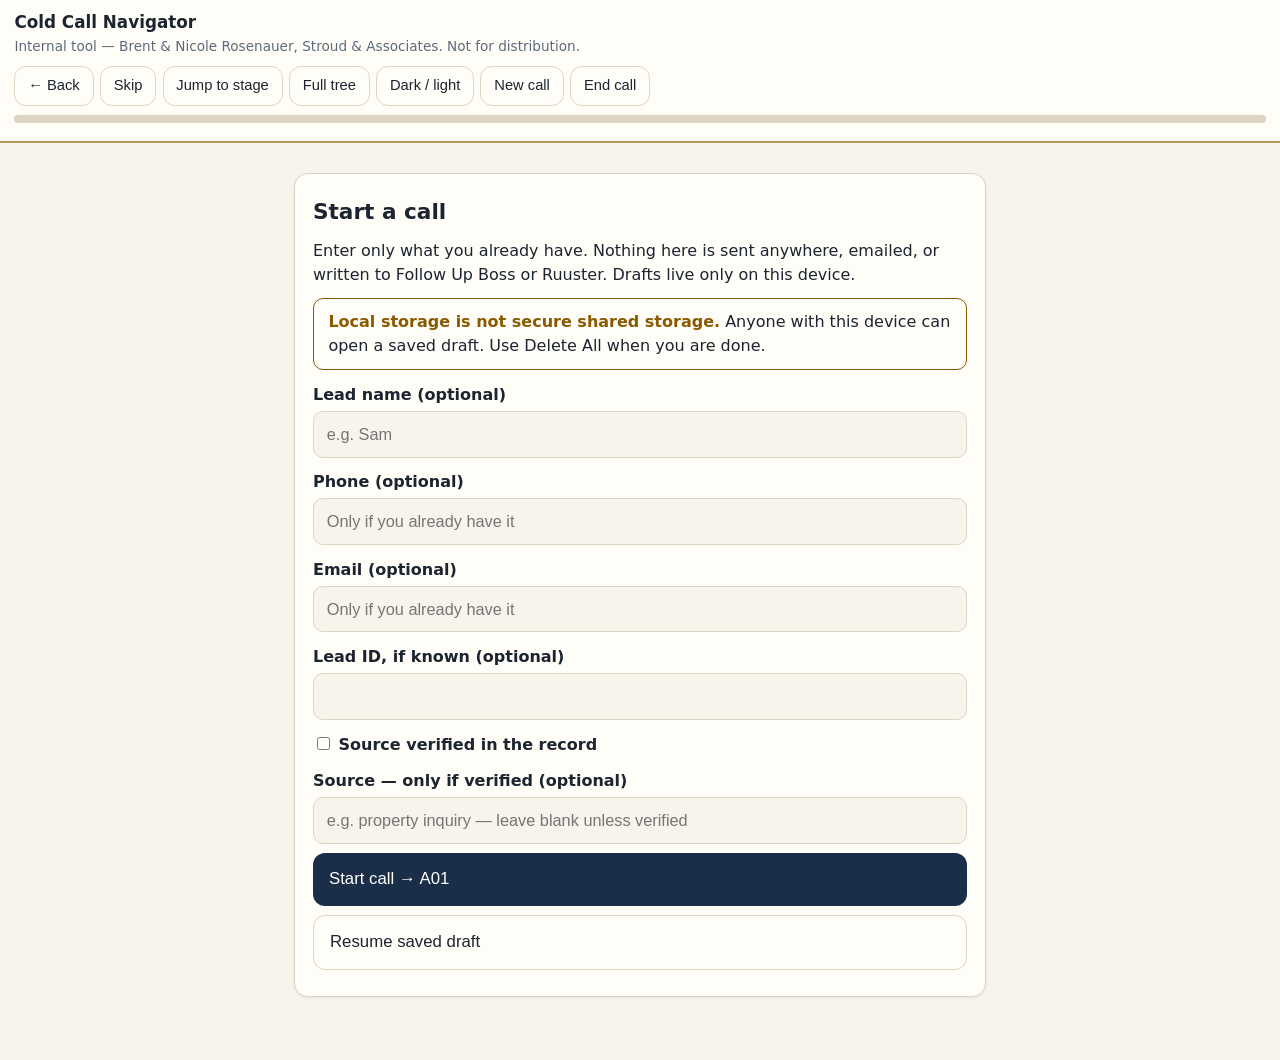
==== coldcall/index.html @ add54c17 "Add Cold Call Navigator (coldcall/index.html)" ====
<!DOCTYPE html>
<html lang="en">
<head>
<meta charset="utf-8">
<meta name="viewport" content="width=device-width, initial-scale=1, viewport-fit=cover">
<title>Cold Call Navigator — Internal Tool</title>
<meta name="description" content="Internal cold-call decision tree for Brent and Nicole Rosenauer, Stroud &amp; Associates.">
<meta name="robots" content="noindex, nofollow, noarchive">
<link rel="manifest" href="manifest.webmanifest">
<meta name="theme-color" content="#1a2e4a">
<style>
:root{--bg:#f7f4ec;--card:#fffdf7;--ink:#1c2430;--muted:#5d6a7a;--line:#ddd5c2;--accent:#1a2e4a;--accent2:#b9975b;--good:#2e7d4f;--warn:#8a5a00;--danger:#9b2c2c}
[data-theme="dark"]{--bg:#141a24;--card:#1e2836;--ink:#eef1f5;--muted:#9fb0c3;--line:#334155;--accent:#d9b878;--accent2:#d9b878;--good:#6fbf8f;--warn:#e5b95c;--danger:#f08080}
@media (prefers-color-scheme: dark){:root:not([data-theme="light"]){--bg:#141a24;--card:#1e2836;--ink:#eef1f5;--muted:#9fb0c3;--line:#334155;--accent:#d9b878;--accent2:#d9b878;--good:#6fbf8f;--warn:#e5b95c;--danger:#f08080}}
*{box-sizing:border-box}
body{margin:0;background:var(--bg);color:var(--ink);font-family:system-ui,-apple-system,"Segoe UI",Roboto,Helvetica,Arial,sans-serif;line-height:1.5}
header{position:sticky;top:0;background:var(--card);border-bottom:2px solid var(--accent2);padding:.6rem .9rem;z-index:10}
header h1{font-size:1.05rem;margin:0}
header p{margin:.1rem 0 0;color:var(--muted);font-size:.85rem}
main{max-width:720px;margin:0 auto;padding:1rem .9rem 3rem}
.card{background:var(--card);border:1px solid var(--line);border-radius:14px;padding:1.1rem;margin:.9rem 0;box-shadow:0 1px 3px rgba(0,0,0,.08)}
.stage{font-size:.8rem;letter-spacing:.08em;text-transform:uppercase;color:var(--muted);font-weight:700}
.qid{font-size:.8rem;color:var(--muted)}
h2{font-size:1.35rem;line-height:1.35;margin:.3rem 0 .8rem}
h3{font-size:1.05rem;margin:1rem 0 .4rem}
p{margin:.5rem 0}
.small{font-size:.85rem;color:var(--muted)}
button,.btn{display:block;width:100%;text-align:left;background:var(--accent);color:#fff;border:0;border-radius:12px;padding:.95rem 1rem;margin:.55rem 0;font-size:1.05rem;line-height:1.35;cursor:pointer}
button.secondary,.btn.secondary{background:transparent;color:var(--ink);border:1.5px solid var(--line)}
button.ghost,.btn.ghost{background:transparent;color:var(--accent);border:0;padding:.6rem .2rem;width:auto;display:inline-block}
button.danger{background:var(--danger)}
button:active{transform:scale(.99)}
label{display:block;font-weight:600;margin:.8rem 0 .25rem}
input[type="text"],input[type="email"],input[type="number"],input[type="date"],textarea,select{width:100%;padding:.8rem;border:1.5px solid var(--line);border-radius:10px;font-size:1.02rem;background:var(--bg);color:var(--ink)}
textarea{min-height:90px;resize:vertical}
.toolbar{display:flex;flex-wrap:wrap;gap:.4rem;margin:.6rem 0}
.toolbar button{width:auto;display:inline-block;padding:.55rem .8rem;font-size:.92rem;margin:0}
.toolbar button.secondary{padding:.55rem .8rem}
.progress{height:8px;background:var(--line);border-radius:99px;overflow:hidden;margin:.5rem 0}
.progress>div{height:100%;background:var(--accent2);width:0%}
.chiprow{display:flex;flex-wrap:wrap;gap:.4rem;margin:.4rem 0}
.chiprow button{width:auto;padding:.5rem .8rem;font-size:.9rem;margin:0;background:transparent;color:var(--ink);border:1.5px solid var(--line)}
.chiprow button.on{background:var(--accent);color:#fff;border-color:var(--accent)}
.feat{display:flex;align-items:center;justify-content:space-between;gap:.5rem;padding:.45rem 0;border-bottom:1px solid var(--line)}
.feat span{flex:1}
.feat button{width:auto;padding:.4rem .6rem;font-size:.85rem;margin:0}
.feat button.on{background:var(--good)}
details{border:1px solid var(--line);border-radius:10px;padding:.6rem .8rem;margin:.7rem 0}
details summary{font-weight:700;cursor:pointer}
.tree-node{border-left:4px solid var(--accent2);padding:.35rem .7rem;margin:.35rem 0}
.tree-node button{width:auto;display:inline-block;padding:.3rem .6rem;font-size:.85rem;margin:.2rem 0 0}
.hidden{display:none!important}
.notice{border:1.5px solid var(--warn);border-radius:10px;padding:.7rem .9rem;margin:.7rem 0}
.notice strong{color:var(--warn)}
.ok{color:var(--good);font-weight:700}
a{color:var(--accent)}
</style>
</head>
<body>
<header>
<h1>Cold Call Navigator</h1>
<p>Internal tool — Brent &amp; Nicole Rosenauer, Stroud &amp; Associates. Not for distribution.</p>
<div class="toolbar" role="navigation" aria-label="Call controls">
<button type="button" class="secondary" id="btnBack">← Back</button>
<button type="button" class="secondary" id="btnSkip">Skip</button>
<button type="button" class="secondary" id="btnJump">Jump to stage</button>
<button type="button" class="secondary" id="btnTree">Full tree</button>
<button type="button" class="secondary" id="btnTheme">Dark / light</button>
<button type="button" class="secondary" id="btnNew">New call</button>
<button type="button" class="secondary" id="btnEnd">End call</button>
</div>
<div class="progress" aria-hidden="true"><div id="progressBar"></div></div>
<p class="small" id="progressText" aria-live="polite"></p>
</header>
<main>
<section id="screen-setup" class="card" aria-labelledby="setupTitle">
<h2 id="setupTitle">Start a call</h2>
<p>Enter only what you already have. Nothing here is sent anywhere, emailed, or written to Follow Up Boss or Ruuster. Drafts live only on this device.</p>
<div class="notice"><strong>Local storage is not secure shared storage.</strong> Anyone with this device can open a saved draft. Use Delete All when you are done.</div>
<label for="leadName">Lead name (optional)</label>
<input type="text" id="leadName" autocomplete="off" placeholder="e.g. Sam">
<label for="leadPhone">Phone (optional)</label>
<input type="text" id="leadPhone" autocomplete="off" inputmode="tel" placeholder="Only if you already have it">
<label for="leadEmail">Email (optional)</label>
<input type="email" id="leadEmail" autocomplete="off" placeholder="Only if you already have it">
<label for="leadId">Lead ID, if known (optional)</label>
<input type="text" id="leadId" autocomplete="off">
<label><input type="checkbox" id="leadSourceVerified"> Source verified in the record</label>
<label for="leadSource">Source — only if verified (optional)</label>
<input type="text" id="leadSource" autocomplete="off" placeholder="e.g. property inquiry — leave blank unless verified">
<button type="button" id="btnStart">Start call → A01</button>
<button type="button" class="secondary" id="btnResume">Resume saved draft</button>
</section>

<section id="screen-call" class="card hidden" aria-live="polite">
<p><span class="stage" id="nodeStage"></span> · <span class="qid" id="nodeId"></span></p>
<h2 id="nodeQuestion"></h2>
<p class="small" id="nodeCoach"></p>
<div id="nodeFields"></div>
<div id="nodeOptions"></div>
<details id="notesBox">
<summary>Notes (collapsible)</summary>
<textarea id="freeNotes" placeholder="Free notes for this call. Saved locally on this device only."></textarea>
<p class="small">Notes are part of the local draft and the exported summary. They are never sent anywhere by this tool.</p>
</details>
<details id="altBox">
<summary>Alternate wording (optional — does not replace the default)</summary>
<div id="altText"></div>
</details>
</section>

<section id="screen-tree" class="card hidden">
<h2>Full tree overview</h2>
<p class="small">Tap a question to jump to it. Jumping skips unanswered questions — use Back or the review panel to return. Nothing is recorded as answered until you answer it.</p>
<div id="treeList"></div>
<button type="button" class="secondary" id="btnTreeBack">Back to call</button>
</section>

<section id="screen-review" class="card hidden">
<h2>Review captured answers</h2>
<p class="small">Tap Edit to return to a question and change an answer. Skipped questions stay blank — blank is never presented as confirmed.</p>
<div id="reviewList"></div>
<button type="button" class="secondary" id="btnReviewBack">Back to call</button>
</section>

<section id="screen-summary" class="card hidden">
<h2>Call summary</h2>
<p><strong>Disposition:</strong> <span id="sumDisposition"></span> · <span id="sumDate"></span></p>
<div id="sumBody"></div>
<h3>FUB-ready note (editable before copying)</h3>
<textarea id="fubNote" rows="10"></textarea>
<button type="button" id="btnCopyFub">Copy FUB note</button>
<h3>Ruuster setup checklist (manual — integration NOT verified)</h3>
<div class="notice"><strong>Ruuster mapping is not verified.</strong> <code>confirmed_in_ruuster: false</code>. Use this as a manual setup checklist. This tool does not write to Ruuster, and a nice-to-have must never be used to exclude a home.</div>
<div id="ruusterList"></div>
<textarea id="ruusterText" rows="10"></textarea>
<button type="button" id="btnCopyRuuster">Copy Ruuster checklist</button>
<h3>Draft controls</h3>
<div class="toolbar">
<button type="button" class="secondary" id="btnExport">Export draft (JSON)</button>
<button type="button" class="secondary" id="btnReview">Review / edit answers</button>
<button type="button" class="danger" id="btnDeleteAll">Delete all (this draft)</button>
<button type="button" class="secondary" id="btnNew2">New call</button>
</div>
<p class="small" id="copyStatus" aria-live="polite"></p>
</section>
</main>
<script>
"use strict";
/* Cold Call Navigator — data-driven tree.
   Scripted question wording is preserved exactly from the specification.
   Nothing in this file is transmitted anywhere: no analytics, no network
   calls, no FUB/Ruuster writes, no email or text sends. Drafts live only
   in this device's localStorage. */
var STAGES = { opening: "Opening", preferences: "Preferences", motivation: "Motivation", setup: "Setup & close", outcome: "Outcome" };
var FEATURES = ["Big yard", "Fence", "Garage spaces", "Basement", "Acreage / land", "Workshop", "Pool", "Fireplace", "Kitchen", "Natural light", "Parking", "Year built"];
var ALT_BANK = [
  { for: "A01", text: "“[Name], if I told you I was a realtor, would you hang up immediately, or would you give me 60 seconds to explain why I'm calling?”" },
  { for: "General", text: "“I know you're not gonna buy a property or sell a property here over the phone, but I was hoping we could daydream together. Is that something you might be interested in doing?”" },
  { for: "General", text: "“You don't buy a new home the same way you might buy pest control or a new phone.”" },
  { for: "General", text: "“One day, maybe years down the road, the perfect home will jump out at you.”" },
  { for: "A03", text: "“Would there be any benefit, if any, to seeing that list of homes with your specifications on a regular basis?”" },
  { for: "A05", text: "“Our 60 seconds is up. Would you mind giving me just a few minutes more to get you into the system?”" },
  { for: "General", text: "“The easiest way to start to narrow it down is to look at price, location, and home size.”" },
  { for: "B09", text: "“Are there any specific, ‘Oh man, I hate that whenever I see a new home,’ things that I should avoid for you?”" },
  { for: "C02", text: "“If the perfect home jumped out at you two months from now, would you be ready and willing to give me a call?”" },
  { for: "C03", text: "“What do you think the biggest obstacle, if any, would be to making that switch soon?”" },
  { for: "X10", text: "“Is finances something that you'd like expert help with, or do you prefer to do that research on your own?”" },
  { for: "X07", text: "“If you could change just one thing about where you're living now, what would it be?”" },
  { for: "D04", text: "“What would be the benefit, if any, of me giving you a callback here in the next month?”" },
  { for: "D05", text: "“Are Friday afternoons or Saturday afternoons better for you?” (only when appropriate)" },
  { for: "D03", text: "“Can you do me one huge favor? I'm going to send you a text with my contact information. Would you save that, even as Brent — Realtor?” (only if they agree to the text)" },
  { for: "D06 / D07", text: "“Do you have any questions for me? I feel like I've been doing a lot of talking here on the phone.”" }
];

/* Node shape: { id, stage, title, q, coach, kind, options, fields, next }
   kind: "choice" (tap a prospect response) | "capture" (fields + Continue)
         | "info" (read + Continue). options: [{label, to, set}].
   Every destination is validated by the test script in /coldcall/tree-test.js. */
var TREE = [
{ id: "A01", stage: "opening", title: "Open", kind: "choice",
  q: "“Hey [Name], this is Brent. If I told you I was a realtor, would you hang up immediately, or would you give me 60 seconds to explain why I'm calling?”",
  coach: "If they ask why: identify yourself honestly as Brent with Stroud & Associates, then continue.",
  options: [
    { label: "Gives permission", to: "A02" },
    { label: "Asks why you're calling", to: "A02", note: "Identify honestly first, then continue." },
    { label: "Declines", to: "X01" } ] },
{ id: "A02", stage: "opening", title: "Acknowledge", kind: "info",
  q: "“I appreciate that. Our 60 seconds starts now.”", next: "A03" },
{ id: "A03", stage: "opening", title: "Value", kind: "choice",
  q: "“I'm with Stroud & Associates. We help people keep an eye on homes across Missouri and Kansas, even if they're just daydreaming. I can put together a personalized list of homes matching what they'd actually want to see. Would there be any benefit, if any, to something like that?”",
  options: [
    { label: "Interested", to: "A04" },
    { label: "Skeptical", to: "X02" },
    { label: "Already has an agent", to: "X03" },
    { label: "Asks how you got their number", to: "X04" },
    { label: "Declines", to: "X01" } ] },
{ id: "A04", stage: "opening", title: "Value discovery", kind: "capture",
  q: "“What do you think the biggest benefit would be for you?”",
  fields: [ { key: "benefit", label: "Biggest benefit (their words)", type: "textarea" } ],
  next: "A05",
  options: [ { label: "Unsure — continue anyway", to: "A05" } ] },
{ id: "A05", stage: "opening", title: "Renew permission", kind: "choice",
  q: "“Looks like our 60 seconds is up. Would you mind giving me another couple of minutes to narrow down what you'd like to see?”",
  options: [
    { label: "Yes", to: "B01" },
    { label: "Busy right now", to: "X05" },
    { label: "No", to: "X01" } ] },
{ id: "B01", stage: "preferences", title: "Location", kind: "capture",
  q: "“Where would you want to daydream about a new home? We can think in city names.”",
  fields: [ { key: "location", label: "Cities, areas, states, radius, exclusions, or flexible", type: "textarea" } ],
  next: "B02" },
{ id: "B02", stage: "preferences", title: "Property type", kind: "capture",
  q: "“Are we thinking a single-family home, townhouse, condo, or something different?”",
  fields: [
    { key: "propertyType", label: "Property type", type: "chips", options: ["Single-family", "Townhouse", "Condo", "Something different"] },
    { key: "propertyTypeOther", label: "Something different / detail", type: "text" } ],
  next: "B03" },
{ id: "B03", stage: "preferences", title: "Price", kind: "capture",
  q: "“What price range would you want to explore? I like to think in $50,000 increments.”",
  fields: [
    { key: "priceMin", label: "Price minimum ($)", type: "number" },
    { key: "priceMax", label: "Price maximum ($)", type: "number" },
    { key: "priceBasis", label: "Aspirational or feasible?", type: "select", options: ["", "Aspirational", "Feasible", "Both / unsure"] } ],
  next: "B04",
  options: [ { label: "Unsure about price", to: "X06" } ] },
{ id: "B04", stage: "preferences", title: "Beds / baths", kind: "capture",
  q: "“How many bedrooms and bathrooms would feel right?”",
  fields: [
    { key: "bedsMin", label: "Minimum bedrooms", type: "number" },
    { key: "bathsFull", label: "Full bathrooms", type: "number" },
    { key: "bathsTotal", label: "Total bathrooms", type: "number" } ],
  next: "B05" },
{ id: "B05", stage: "preferences", title: "Home size", kind: "capture",
  q: "“How much living space are we picturing? Maybe 1,500, 2,000, or 2,500 square feet?”",
  fields: [
    { key: "sqftDesired", label: "Desired square feet", type: "number" },
    { key: "sqftMin", label: "Minimum square feet", type: "number" },
    { key: "sqftNote", label: "Range or flexible?", type: "text" } ],
  next: "B06" },
{ id: "B06", stage: "preferences", title: "Home style", kind: "capture",
  q: "“Do you picture a ranch with everything on one level, a two-story, or are you open to either?”",
  fields: [
    { key: "stories", label: "Stories", type: "select", options: ["", "Ranch / one level", "Two-story", "Split-level", "Other", "Flexible / either"] },
    { key: "archStyle", label: "Architectural style", type: "text" } ],
  next: "B07" },
{ id: "B07", stage: "preferences", title: "Condition", kind: "capture",
  q: "“Would you prefer something move-in ready, or would you consider a home that needs a little work?”",
  fields: [
    { key: "condition", label: "Condition", type: "select", options: ["", "Move-in ready", "Cosmetic work OK", "Fixer-upper", "Major rehab", "Flexible"] } ],
  next: "B08" },
{ id: "B08", stage: "preferences", title: "Dream features", kind: "capture",
  q: "“Magic wand question: what would make a home feel perfect to you? A big yard, basement, garage, workshop, something else?”",
  coach: "Optional prompts: “Would a garage be important? One car or two?” · “Is a basement something you'd want?” · “What about the yard? Small and manageable, or room to spread out?” · “Would you consider an older home, or prefer something newer?” Mark each feature must-have, nice-to-have, or no preference. Never exclude a home for a nice-to-have.",
  fields: [
    { key: "features", label: "Features — must-have / nice-to-have / no preference", type: "featurelist" },
    { key: "garageSpaces", label: "Garage spaces (if mentioned)", type: "text" },
    { key: "lotAcreage", label: "Lot / acreage (if mentioned)", type: "text" },
    { key: "featuresOther", label: "Other dream features", type: "textarea" } ],
  next: "B09" },
{ id: "B09", stage: "preferences", title: "Deal-breakers", kind: "capture",
  q: "“Is there anything that makes you immediately say, ‘Oh, I hate that,’ when you see a home?”",
  coach: "Separate hard exclusions from dislikes — only hard exclusions filter a search.",
  fields: [
    { key: "dealBreakers", label: "Hard exclusions (busy road, stairs, repairs, etc.)", type: "textarea" },
    { key: "dislikes", label: "Dislikes (not hard exclusions)", type: "textarea" } ],
  next: "C01" },
{ id: "C01", stage: "motivation", title: "Why not stay", kind: "choice",
  q: "“Let me ask you something. Moving is a pretty big decision. What's keeping you from just staying right where you are?”",
  options: [
    { label: "Happy with current home", to: "X07" },
    { label: "Wants a change", to: "X08" },
    { label: "Renting", to: "X09" },
    { label: "Just browsing / declines to elaborate", to: "C02" } ] },
{ id: "X07", stage: "motivation", title: "Happy staying", kind: "capture",
  q: "“That's a pretty good reason to stay! If you could change just one thing about where you're living now, what would it be?”",
  fields: [ { key: "oneChange", label: "One thing they'd change", type: "textarea" } ],
  next: "C02",
  options: [ { label: "Nothing — happy as is", to: "D01" } ] },
{ id: "X08", stage: "motivation", title: "Wants change", kind: "capture",
  q: "“What would you most want to be different?”",
  fields: [ { key: "wantDifferent", label: "What they'd most want different", type: "textarea" } ],
  next: "C02" },
{ id: "X09", stage: "motivation", title: "Renting", kind: "capture",
  q: "“What do you like about renting right now, and is there anything you'd change?”",
  coach: "Never assume ownership is right for them.",
  fields: [
    { key: "rentLikes", label: "What they like about renting", type: "textarea" },
    { key: "rentChange", label: "What they'd change about renting", type: "textarea" } ],
  next: "C02" },
{ id: "C02", stage: "motivation", title: "Timing", kind: "choice",
  q: "“If the perfect home appeared two or three months from now, would you seriously consider moving, or are we daydreaming further down the road?”",
  options: [
    { label: "Soon — would seriously consider", to: "C03", set: { timeline: "Soon (2–3 months)" } },
    { label: "Later / still browsing", to: "D01", set: { timeline: "Later / browsing" } } ] },
{ id: "C03", stage: "motivation", title: "Obstacle", kind: "choice",
  q: "“What do you think the biggest obstacle, if any, would be to making that switch?”",
  options: [
    { label: "Financing", to: "X10", set: { obstacle: "Financing" } },
    { label: "Needs to sell first", to: "X11", set: { obstacle: "Needs to sell" } },
    { label: "Other / none", to: "D01", set: { obstacle: "Other / none" } } ] },
{ id: "X10", stage: "motivation", title: "Financing", kind: "choice",
  q: "“Would it be helpful to connect with someone who could walk through the financing possibilities, or would you rather research that independently?”",
  coach: "Don't guarantee loans or ask for private financial data.",
  options: [
    { label: "Connect them with financing help", to: "D01", set: { financingHelp: "Wants a financing connection" } },
    { label: "Prefers independent research", to: "D01", set: { financingHelp: "Prefers independent research" } } ] },
{ id: "X11", stage: "motivation", title: "Selling", kind: "choice",
  q: "“Would understanding what your current home might sell for help you think through your options?”",
  options: [
    { label: "Yes — helpful", to: "D01", set: { needsToSell: "Yes — a home-value conversation would help" } },
    { label: "No", to: "D01", set: { needsToSell: "No" } } ] },
{ id: "D01", stage: "setup", title: "Offer search", kind: "choice",
  q: "“I think we've got a pretty good starting point. Would you like me to set up those property matches for you?”",
  options: [
    { label: "Yes", to: "D02", set: { searchAgreed: "Yes" } },
    { label: "No", to: "X01", set: { searchAgreed: "No" } } ] },
{ id: "D02", stage: "setup", title: "Email and frequency", kind: "capture",
  q: "",
  coach: "Verify the address. Explicit opt-in only. Never enroll silently.",
  fields: [
    { key: "emailConfirmed", label: "Best email for matches", type: "email" },
    { key: "emailFrequency", label: "Match frequency", type: "select", options: ["", "Daily", "Weekly", "Occasionally"] },
    { key: "emailOptIn", label: "Explicit opt-in to these emails?", type: "select", options: ["", "Yes — opted in", "No"] } ],
  next: "D03",
  options: [
    { label: "Declines email", to: "D02_DECLINE" } ] },
{ id: "D02_DECLINE", stage: "setup", title: "Email declined", kind: "choice",
  q: "“No problem — I won't enroll you in emails. Would a one-time text with my contact information be OK instead, or should I leave it there?”",
  coach: "No enrollment without opt-in. A one-time text only if appropriate.",
  options: [
    { label: "Offer the one-time text", to: "D03", set: { emailOptIn: "Declined — no enrollment", emailFrequency: "None" } },
    { label: "Leave it there", to: "X01", set: { emailOptIn: "Declined — no enrollment", emailFrequency: "None" } } ] },
{ id: "D03", stage: "setup", title: "Text contact", kind: "choice",
  q: "“Would it be helpful if I sent you a quick text with my contact information, so you can reach me if something catches your eye?”",
  coach: "Consent here covers this one text only.",
  options: [
    { label: "Yes — send the text", to: "D04", set: { textConsent: "Yes — one-time contact-info text only" } },
    { label: "No text", to: "D04", set: { textConsent: "No" } } ] },
{ id: "D04", stage: "setup", title: "Reverse follow-up", kind: "choice",
  q: "“What would be the benefit, if any, of me giving you a callback in a month to see whether anything stood out?”",
  options: [
    { label: "Agrees to a callback", to: "D05", set: { callbackAgreed: "Yes" } },
    { label: "Prefers to initiate contact", to: "D06", set: { callbackAgreed: "No — prospect-led" } },
    { label: "Declines future contact", to: "X01", set: { callbackAgreed: "No — declines future contact" } } ] },
{ id: "D05", stage: "setup", title: "Callback time", kind: "capture",
  q: "“Would mornings or afternoons generally work better for you? And which day is easiest?”",
  fields: [
    { key: "callbackWindow", label: "Mornings or afternoons", type: "select", options: ["", "Mornings", "Afternoons", "Either"] },
    { key: "callbackDay", label: "Easiest day", type: "text" },
    { key: "callbackDate", label: "Confirmed date / time", type: "text" },
    { key: "callbackTz", label: "Time zone", type: "text" } ],
  next: "D07" },
{ id: "D06", stage: "setup", title: "Prospect-led", kind: "capture",
  q: "“That works. I'll let you take the lead. Is there anything about real estate you've been curious about?”",
  fields: [ { key: "curiousAbout", label: "What they're curious about", type: "textarea" } ],
  next: "D08" },
{ id: "D07", stage: "setup", title: "Last question", kind: "capture",
  q: "“Before I let you go, is there anything about real estate you've been curious about that I might be able to answer?”",
  fields: [ { key: "curiousAbout", label: "What they're curious about", type: "textarea" } ],
  next: "D08" },
{ id: "D08", stage: "setup", title: "Close", kind: "info",
  q: "“I appreciate you taking the time to talk with me. Have a wonderful day!”",
  next: "END" },
{ id: "X01", stage: "outcome", title: "Exit", kind: "capture",
  q: "“Absolutely. I appreciate your time. Have a good day.”",
  coach: "Record the distinction: an ordinary decline is not the same as an explicit do-not-contact. Honor every opt-out.",
  fields: [
    { key: "optOut", label: "Opt-out type", type: "chips", options: ["Ordinary decline", "Do not call", "Do not text", "Do not email"] } ],
  next: "END" },
{ id: "X02", stage: "outcome", title: "Skeptical", kind: "choice",
  q: "“There's no obligation to buy. It's just a personalized way to see homes that match what you like. Would that be useful?”",
  options: [
    { label: "Interested", to: "A04" },
    { label: "No", to: "X01" } ] },
{ id: "X03", stage: "outcome", title: "Has agent", kind: "info",
  q: "“I understand. I don't want to interfere with that relationship. Thanks for letting me know.”",
  coach: "Respect existing representation. Record it and step back.",
  next: "X01" },
{ id: "X04", stage: "outcome", title: "How got number", kind: "choice",
  q: "",
  coach: "Say the verified-source sentence ONLY when the record verifies it. Otherwise say the precise source is unverified.",
  fields: [ { key: "sourceVerifiedAtCall", label: "Source verified in the record for this call?", type: "select", options: ["", "Yes — verified", "No — unverified"] } ],
  options: [
    { label: "Interested — continue", to: "A03" },
    { label: "Declines", to: "X01" } ] },
{ id: "X05", stage: "outcome", title: "Busy", kind: "choice",
  q: "“Of course. Would another time be better, or would you prefer I leave it there?”",
  options: [
    { label: "Callback agreed", to: "X12" },
    { label: "Declines", to: "X01" } ] },
{ id: "X06", stage: "preferences", title: "Price unsure", kind: "capture",
  q: "“No problem. We can keep it broad. Is there a general ceiling you'd feel comfortable exploring?”",
  fields: [
    { key: "priceMax", label: "General ceiling ($, or leave open)", type: "number" },
    { key: "priceNote", label: "Price note", type: "text" } ],
  next: "B04" },
{ id: "X12", stage: "outcome", title: "Reschedule", kind: "capture",
  q: "“What day and time would work better for a quick conversation?”",
  fields: [
    { key: "callbackDay", label: "Better day", type: "text" },
    { key: "callbackDate", label: "Confirmed day / time", type: "text" },
    { key: "callbackTz", label: "Time zone", type: "text" } ],
  next: "D08" }
];
var NODE_BY_ID = {};
TREE.forEach(function (n) { NODE_BY_ID[n.id] = n; });
var RUUSTER_MAP = [
  { label: "Cities / areas", value: "location", ruuster: "Location / city search (manual entry)" },
  { label: "Property type", value: "propertyType", ruuster: "Property type filter (manual entry)" },
  { label: "Price min / max", value: "price", ruuster: "Price range filter (manual entry)" },
  { label: "Bedrooms (min)", value: "bedsMin", ruuster: "Bedrooms filter (manual entry)" },
  { label: "Bathrooms", value: "baths", ruuster: "Bathrooms filter (manual entry)" },
  { label: "Square feet", value: "sqft", ruuster: "Living-area filter (manual entry)" },
  { label: "Stories / style", value: "style", ruuster: "Stories + architectural style (manual entry)" },
  { label: "Condition", value: "condition", ruuster: "Condition note — verify against Ruuster fields" },
  { label: "Must-have features", value: "mustHave", ruuster: "Apply as required filters ONLY if Ruuster supports them" },
  { label: "Nice-to-have features", value: "niceHave", ruuster: "Do NOT use to exclude homes — preference note only" },
  { label: "Hard exclusions", value: "dealBreakers", ruuster: "Exclusion note — verify against Ruuster fields" }
];

/* ---------- State ---------- */
var DRAFT_KEY = "coldcall-draft-v1";
var state = { lead: {}, answers: {}, notes: "", path: [], current: null, ended: false, disposition: "" };
var navHistory = [];
function $(id) { return document.getElementById(id); }
function esc(s) {
  return String(s == null ? "" : s).replace(/&/g, "&amp;").replace(/</g, "&lt;").replace(/>/g, "&gt;").replace(/"/g, "&quot;");
}
function saveDraft() {
  try { localStorage.setItem(DRAFT_KEY, JSON.stringify({ lead: state.lead, answers: state.answers, notes: state.notes, path: state.path, current: state.current, ended: state.ended, disposition: state.disposition })); } catch (e) { /* storage unavailable: call continues unsaved */ }
}
function loadDraft() {
  try { var raw = localStorage.getItem(DRAFT_KEY); return raw ? JSON.parse(raw) : null; } catch (e) { return null; }
}
function showScreen(id) {
  ["screen-setup", "screen-call", "screen-tree", "screen-review", "screen-summary"].forEach(function (s) { $(s).classList.toggle("hidden", s !== id); });
  window.scrollTo(0, 0);
}
function fillQuestion(node) {
  var name = (state.lead.name || "").trim();
  var q = node.q.replace(/\[Name\]/g, name || "there");
  if (node.id === "D02") {
    var em = (state.lead.email || state.answers.emailConfirmed || "").trim();
    q = em
      ? "“I've got your email as " + em + ". Is that still the best one? And would you prefer matches daily, weekly, or occasionally?”"
      : "“What's the best email for matches? And would you prefer matches daily, weekly, or occasionally?”";
  }
  if (node.id === "X04") {
    var v = state.answers.sourceVerifiedAtCall || "";
    q = v === "No — unverified"
      ? "“I want to be straight with you: I can't verify the precise source of your contact information from the record I have. If you don't want me contacting you, I'll respect that.”"
      : "“Your contact information came through a property inquiry in our system. I can tell you what I have recorded, and if you don't want me contacting you, I'll respect that.”";
  }
  return q;
}
function renderField(f) {
  var val = state.answers[f.key];
  if (f.type === "textarea") return '<label for="f_' + f.key + '">' + esc(f.label) + '</label><textarea id="f_' + f.key + '" data-key="' + f.key + '">' + esc(val || "") + "</textarea>";
  if (f.type === "email") return '<label for="f_' + f.key + '">' + esc(f.label) + '</label><input type="email" id="f_' + f.key + '" data-key="' + f.key + '" value="' + esc(val || "") + '">';
  if (f.type === "number") return '<label for="f_' + f.key + '">' + esc(f.label) + '</label><input type="number" id="f_' + f.key + '" data-key="' + f.key + '" value="' + esc(val == null ? "" : val) + '" inputmode="decimal">';
  if (f.type === "select") {
    var opts = f.options.map(function (o) { return '<option value="' + esc(o) + '"' + (val === o ? " selected" : "") + ">" + esc(o || "—") + "</option>"; }).join("");
    return '<label for="f_' + f.key + '">' + esc(f.label) + '</label><select id="f_' + f.key + '" data-key="' + f.key + '">' + opts + "</select>";
  }
  if (f.type === "chips") {
    var cur = Array.isArray(val) ? val : (val ? [val] : []);
    var btns = f.options.map(function (o) { return '<button type="button" class="' + (cur.indexOf(o) !== -1 ? "on" : "") + '" data-chip-key="' + f.key + '" data-chip-val="' + esc(o) + '">' + esc(o) + "</button>"; }).join("");
    return '<label>' + esc(f.label) + '</label><div class="chiprow">' + btns + "</div>";
  }
  if (f.type === "featurelist") {
    var feats = state.answers.features || {};
    var rows = FEATURES.map(function (feat) {
      var cur2 = feats[feat] || "No preference";
      function fb(v) { return '<button type="button" class="' + (cur2 === v ? "on" : "") + '" data-feat="' + esc(feat) + '" data-feat-val="' + v + '">' + v + "</button>"; }
      return '<div class="feat"><span>' + esc(feat) + "</span><span>" + fb("Must-have") + " " + fb("Nice-to-have") + " " + fb("No preference") + "</span></div>";
    }).join("");
    return "<label>" + esc(f.label) + "</label>" + rows;
  }
  return '<label for="f_' + f.key + '">' + esc(f.label) + '</label><input type="text" id="f_' + f.key + '" data-key="' + f.key + '" value="' + esc(val || "") + '">';
}
function readFields(node) {
  (node.fields || []).forEach(function (f) {
    if (f.type === "chips" || f.type === "featurelist") return; // handled by button taps
    var el = $("f_" + f.key);
    if (el) state.answers[f.key] = el.value;
  });
  state.notes = $("freeNotes") ? $("freeNotes").value : state.notes;
}
function renderNode() {
  var node = NODE_BY_ID[state.current];
  if (!node) return;
  showScreen("screen-call");
  $("nodeStage").textContent = STAGES[node.stage] || node.stage;
  $("nodeId").textContent = node.id + " · " + node.title;
  $("nodeQuestion").textContent = fillQuestion(node);
  $("nodeCoach").textContent = node.coach || "";
  $("freeNotes").value = state.notes || "";
  var fieldsHtml = (node.fields || []).map(renderField).join("");
  $("nodeFields").innerHTML = fieldsHtml;
  // Wire chips / feature buttons
  Array.prototype.forEach.call($("nodeFields").querySelectorAll("[data-chip-key]"), function (b) {
    b.addEventListener("click", function () {
      var key = b.getAttribute("data-chip-key"), val = b.getAttribute("data-chip-val");
      var cur = state.answers[key];
      var arr = Array.isArray(cur) ? cur.slice() : (cur ? [cur] : []);
      var i = arr.indexOf(val);
      if (i === -1) arr.push(val); else arr.splice(i, 1);
      state.answers[key] = arr;
      b.classList.toggle("on", i === -1);
      saveDraft();
    });
  });
  Array.prototype.forEach.call($("nodeFields").querySelectorAll("[data-feat]"), function (b) {
    b.addEventListener("click", function () {
      var feat = b.getAttribute("data-feat"), val = b.getAttribute("data-feat-val");
      state.answers.features = state.answers.features || {};
      state.answers.features[feat] = val;
      var row = b.parentElement;
      Array.prototype.forEach.call(row.querySelectorAll("button"), function (x) { x.classList.toggle("on", x === b); });
      saveDraft();
    });
  });
  var sel = $("nodeFields").querySelector('select[data-key="sourceVerifiedAtCall"]');
  if (sel) sel.addEventListener("change", function () { state.answers.sourceVerifiedAtCall = sel.value; $("nodeQuestion").textContent = fillQuestion(node); saveDraft(); });
  var optsHtml = "";
  if (node.kind === "capture" || node.kind === "info") {
    optsHtml += '<button type="button" id="btnContinue">Continue →</button>';
  }
  (node.options || []).forEach(function (o, i) {
    optsHtml += '<button type="button" class="secondary" data-opt="' + i + '">' + esc(o.label) + "</button>";
  });
  $("nodeOptions").innerHTML = optsHtml;
  var cont = $("btnContinue");
  if (cont) cont.addEventListener("click", function () {
    readFields(node);
    // Declining email must never silently enroll: route to the decline branch.
    if (node.id === "D02" && state.answers.emailOptIn === "No") { goTo("D02_DECLINE"); return; }
    goTo(node.next);
  });
  Array.prototype.forEach.call($("nodeOptions").querySelectorAll("[data-opt]"), function (b) {
    b.addEventListener("click", function () {
      readFields(node);
      var o = node.options[parseInt(b.getAttribute("data-opt"), 10)];
      if (o.set) Object.keys(o.set).forEach(function (k) { state.answers[k] = o.set[k]; });
      if (o.note) { /* coach note already shown; proceed */ }
      goTo(o.to);
    });
  });
  // Skip: only on capture questions (leave blank, move on). On branch
  // questions use Jump to stage instead of guessing a prospect response.
  $("btnSkip").style.display = node.kind === "capture" ? "" : "none";
  $("btnSkip").onclick = function () { goTo(node.next); };
  var total = TREE.length;
  var pct = Math.min(100, Math.round((state.path.length / total) * 100));
  $("progressBar").style.width = pct + "%";
  $("progressText").textContent = "Step " + state.path.length + " · " + node.id + " — " + node.title + ". Draft saves on this device only.";
  var alt = ALT_BANK.filter(function (a) { return a.for === node.id || a.for === "General"; });
  $("altText").innerHTML = alt.map(function (a) { return "<p>" + esc(a.text) + "</p>"; }).join("") +
    "<p class=\"small\">Full alternate bank is on the review screen of the spec; the defaults above are never replaced by these.</p>";
  saveDraft();
  var qEl = $("nodeQuestion");
  if (qEl && qEl.focus) { /* keep focus order natural; do not steal focus mid-call */ }
}
function goTo(id) {
  if (id === "END") { endCall(); return; }
  var node = NODE_BY_ID[id];
  if (!node) { alert("Unknown step: " + id); return; }
  if (state.current) navHistory.push(state.current);
  state.current = id;
  if (state.path.indexOf(id) === -1) state.path.push(id);
  if (id === "X03") state.answers.representation = "Already represented — do not interfere";
  if (id === "X01") state.answers.representation = state.answers.representation || "No representation stated";
  renderNode();
}
function goBack() {
  if (navHistory.length === 0) return;
  state.current = navHistory.pop();
  renderNode();
}
function jumpToStage(stageKey) {
  var starts = { opening: "A01", preferences: "B01", motivation: "C01", setup: "D01", outcome: "X01" };
  var dest = starts[stageKey];
  if (dest) { if (state.current) navHistory.push(state.current); state.current = dest; if (state.path.indexOf(dest) === -1) state.path.push(dest); renderNode(); }
}
function renderTree() {
  $("treeList").innerHTML = TREE.map(function (n) {
    return '<div class="tree-node"><strong>' + n.id + "</strong> — " + esc(n.title) + " <span class=\"small\">(" + (STAGES[n.stage] || n.stage) + ")</span><br>" +
      '<button type="button" data-jump="' + n.id + '">Go to ' + n.id + "</button></div>";
  }).join("");
  Array.prototype.forEach.call($("treeList").querySelectorAll("[data-jump]"), function (b) {
    b.addEventListener("click", function () {
      var id = b.getAttribute("data-jump");
      if (state.current) navHistory.push(state.current);
      state.current = id; if (state.path.indexOf(id) === -1) state.path.push(id);
      renderNode();
    });
  });
  showScreen("screen-tree");
}
function featureGroups() {
  var feats = state.answers.features || {};
  var must = [], nice = [], none = [];
  FEATURES.forEach(function (f) {
    var v = feats[f] || "No preference";
    if (v === "Must-have") must.push(f);
    else if (v === "Nice-to-have") nice.push(f);
    else none.push(f);
  });
  return { must: must, nice: nice, none: none };
}
function deriveDisposition() {
  var a = state.answers, path = state.path;
  if (a.searchAgreed === "Yes" && a.callbackAgreed === "Yes") return "Search setup agreed; callback agreed";
  if (a.searchAgreed === "Yes") return "Search setup agreed";
  if (path.indexOf("X12") !== -1) return "Busy — callback rescheduled";
  if (a.representation && a.representation.indexOf("Already represented") === 0) return "Already represented — stepped back";
  if (a.callbackAgreed === "No — declines future contact") return "Declined — no future contact";
  if (a.optOut && a.optOut.length) return "Declined (" + a.optOut.join(", ") + ")";
  if (path.indexOf("X01") !== -1) return "Declined";
  return "Call ended";
}
function line(label, value) {
  if (value == null || value === "" || (Array.isArray(value) && value.length === 0)) return "";
  return label + ": " + (Array.isArray(value) ? value.join(", ") : value) + "\n";
}
function buildFubNote() {
  var a = state.answers, lead = state.lead, fg = featureGroups();
  var out = "FUB NOTE — Cold call — " + new Date().toLocaleDateString() + "\n";
  out += line("Disposition", state.disposition);
  out += line("Lead", lead.name);
  out += line("Phone", lead.phone);
  out += line("Email", a.emailConfirmed || lead.email);
  out += line("Lead ID", lead.id);
  out += line("Source (only if verified)", lead.sourceVerified ? lead.source : "");
  out += line("Representation", a.representation);
  out += line("Location", a.location);
  out += line("Property type", [a.propertyType, a.propertyTypeOther].filter(Boolean).join(" "));
  out += line("Price", [a.priceMin, a.priceMax].filter(function (x) { return x !== "" && x != null; }).join(" – ") + (a.priceBasis ? " (" + a.priceBasis + ")" : "") + (a.priceNote ? " — " + a.priceNote : ""));
  out += line("Beds (min)", a.bedsMin) + line("Baths (full / total)", [a.bathsFull, a.bathsTotal].filter(function (x) { return x !== "" && x != null; }).join(" / "));
  out += line("Sq ft (desired / min)", [a.sqftDesired, a.sqftMin].filter(function (x) { return x !== "" && x != null; }).join(" / ") + (a.sqftNote ? " — " + a.sqftNote : ""));
  out += line("Stories / style", [a.stories, a.archStyle].filter(Boolean).join(" / "));
  out += line("Condition", a.condition);
  out += line("Must-have features", fg.must);
  out += line("Nice-to-have features (do NOT exclude on these)", fg.nice);
  out += line("Garage / lot", [a.garageSpaces, a.lotAcreage].filter(Boolean).join("; "));
  out += line("Other features", a.featuresOther);
  out += line("Hard exclusions", a.dealBreakers) + line("Dislikes (not exclusions)", a.dislikes);
  out += line("Biggest benefit", a.benefit);
  out += line("Motivation", [a.oneChange, a.wantDifferent, a.rentLikes, a.rentChange].filter(Boolean).join(" | "));
  out += line("Timeline", a.timeline) + line("Obstacle", a.obstacle);
  out += line("Financing help", a.financingHelp) + line("Needs to sell", a.needsToSell);
  out += line("Email opt-in / frequency", [a.emailOptIn, a.emailFrequency].filter(Boolean).join(" / "));
  out += line("One-time text consent", a.textConsent);
  out += line("Callback", [a.callbackAgreed, a.callbackWindow, a.callbackDay, a.callbackDate, a.callbackTz].filter(Boolean).join(" — "));
  out += line("Opt-outs", a.optOut);
  out += line("Curious about", a.curiousAbout);
  out += line("Notes", state.notes);
  out += "NOT confirmed beyond what is written above. No Ruuster enrollment, email, text, or FUB record was created by this tool.\n";
  return out;
}
function buildRuusterText() {
  var a = state.answers, fg = featureGroups();
  var out = "RUUSTER SETUP CHECKLIST — MANUAL (confirmed_in_ruuster: false)\n";
  out += "Do not treat this as an integration. Enter each line by hand and verify the field exists in Ruuster / Heartland MLS Matrix.\n";
  RUUSTER_MAP.forEach(function (m) {
    var v = "";
    if (m.value === "price") v = [a.priceMin, a.priceMax].filter(function (x) { return x !== "" && x != null; }).join(" – ");
    else if (m.value === "baths") v = [a.bathsFull, a.bathsTotal].filter(function (x) { return x !== "" && x != null; }).join(" / ");
    else if (m.value === "sqft") v = [a.sqftDesired, a.sqftMin].filter(function (x) { return x !== "" && x != null; }).join(" / ");
    else if (m.value === "style") v = [a.stories, a.archStyle].filter(Boolean).join(" / ");
    else if (m.value === "mustHave") v = fg.must.join(", ");
    else if (m.value === "niceHave") v = fg.nice.join(", ");
    else v = a[m.value] || "";
    out += "[ ] " + m.label + ": " + (v || "(not captured)") + "  → " + m.ruuster + "\n";
  });
  out += "[ ] Narrative preferences that may not map to filters: " + [a.featuresOther, a.dislikes, a.benefit].filter(Boolean).join(" | ") + "\n";
  return out;
}
function renderSummary() {
  state.disposition = deriveDisposition();
  $("sumDisposition").textContent = state.disposition;
  $("sumDate").textContent = new Date().toLocaleString();
  var a = state.answers, fg = featureGroups();
  function row(label, value) {
    if (value == null || value === "" || (Array.isArray(value) && value.length === 0)) return "";
    return "<p><strong>" + esc(label) + ":</strong> " + esc(Array.isArray(value) ? value.join(", ") : value) + "</p>";
  }
  $("sumBody").innerHTML =
    row("Contact (only what was entered)", [state.lead.name, state.lead.phone, a.emailConfirmed || state.lead.email].filter(Boolean)) +
    row("Search setup", a.searchAgreed === "Yes" ? "Agreed — " + [a.emailOptIn, a.emailFrequency].filter(Boolean).join(" / ") : (a.searchAgreed || "")) +
    row("Must-have", fg.must) + row("Nice-to-have (never exclude on these)", fg.nice) + row("Exclude (hard exclusions only)", a.dealBreakers) +
    row("Location", a.location) + row("Property type", [a.propertyType, a.propertyTypeOther].filter(Boolean).join(" ")) +
    row("Price", [a.priceMin, a.priceMax].filter(function (x) { return x !== "" && x != null; }).join(" – ")) +
    row("Motivation", [a.oneChange, a.wantDifferent, a.rentLikes].filter(Boolean).join(" | ")) +
    row("Timeline", a.timeline) + row("Obstacle", a.obstacle) +
    row("Representation", a.representation) +
    row("Communication permissions", [a.emailOptIn ? "Email: " + a.emailOptIn + " (" + (a.emailFrequency || "") + ")" : "", a.textConsent ? "Text: " + a.textConsent : "", a.callbackAgreed ? "Callback: " + a.callbackAgreed : "", a.optOut ? "Opt-outs: " + a.optOut.join(", ") : ""].filter(Boolean)) +
    row("Agreed next action", [a.callbackAgreed === "Yes" ? "Callback " + [a.callbackWindow, a.callbackDay, a.callbackDate, a.callbackTz].filter(Boolean).join(" ") : "", a.searchAgreed === "Yes" ? "Set up property matches" : "", a.textConsent && a.textConsent.indexOf("Yes") === 0 ? "Send one-time contact-info text" : ""].filter(Boolean)) +
    row("Notes", state.notes);
  $("fubNote").value = buildFubNote();
  $("ruusterText").value = buildRuusterText();
  $("ruusterList").innerHTML = RUUSTER_MAP.map(function (m) { return "<p>☐ " + esc(m.label) + " <span class=\"small\">→ " + esc(m.ruuster) + "</span></p>"; }).join("");
  showScreen("screen-summary");
  saveDraft();
}
function endCall() {
  var node = state.current ? NODE_BY_ID[state.current] : null;
  if (node) readFields(node);
  state.ended = true;
  renderSummary();
}
function resetCall(keepLead) {
  var lead = keepLead ? state.lead : {};
  state = { lead: lead, answers: {}, notes: "", path: [], current: null, ended: false, disposition: "" };
  navHistory = [];
  try { localStorage.removeItem(DRAFT_KEY); } catch (e) {}
  showScreen("screen-setup");
}
/* ---------- Wire-up ---------- */
$("btnStart").addEventListener("click", function () {
  state.lead = { name: $("leadName").value.trim(), phone: $("leadPhone").value.trim(), email: $("leadEmail").value.trim(), id: $("leadId").value.trim(), sourceVerified: $("leadSourceVerified").checked, source: $("leadSource").value.trim() };
  state.answers = {}; state.notes = ""; state.path = []; navHistory = []; state.ended = false;
  if (state.lead.email) state.answers.emailConfirmed = state.lead.email;
  goTo("A01");
});
$("btnResume").addEventListener("click", function () {
  var d = loadDraft();
  if (!d || !d.current) { alert("No saved draft found on this device."); return; }
  state.lead = d.lead || {}; state.answers = d.answers || {}; state.notes = d.notes || ""; state.path = d.path || []; state.current = d.current; state.ended = false;
  if (d.ended) { renderSummary(); return; }
  navHistory = [];
  renderNode();
});
$("btnBack").addEventListener("click", function () {
  if (!$("screen-call").classList.contains("hidden")) goBack();
  else if (!$("screen-tree").classList.contains("hidden") || !$("screen-review").classList.contains("hidden")) renderNode();
  else if (!$("screen-summary").classList.contains("hidden")) renderNode();
});
$("btnJump").addEventListener("click", function () {
  var stage = prompt("Jump to stage — type: opening, preferences, motivation, setup, outcome");
  if (stage && ["opening", "preferences", "motivation", "setup", "outcome"].indexOf(stage.trim().toLowerCase()) !== -1) jumpToStage(stage.trim().toLowerCase());
});
$("btnTree").addEventListener("click", renderTree);
$("btnTreeBack").addEventListener("click", function () { if (state.current) renderNode(); else showScreen("screen-setup"); });
$("btnReviewBack").addEventListener("click", function () { if (state.current) renderNode(); else showScreen("screen-setup"); });
$("btnNew").addEventListener("click", function () { if (confirm("Start a new call? The current draft stays saved until you delete it.")) resetCall(false); });
$("btnNew2").addEventListener("click", function () { if (confirm("Start a new call?")) resetCall(false); });
$("btnEnd").addEventListener("click", function () { if (state.current) endCall(); });
$("btnTheme").addEventListener("click", function () {
  var root = document.documentElement;
  var cur = root.getAttribute("data-theme");
  root.setAttribute("data-theme", cur === "dark" ? "light" : "dark");
});
$("btnCopyFub").addEventListener("click", function () { copyText($("fubNote").value, "FUB note copied."); });
$("btnCopyRuuster").addEventListener("click", function () { copyText($("ruusterText").value, "Ruuster checklist copied."); });
function copyText(text, msg) {
  function done() { $("copyStatus").textContent = msg; }
  if (navigator.clipboard && navigator.clipboard.writeText) { navigator.clipboard.writeText(text).then(done).catch(function () { fallbackCopy(text); done(); }); }
  else { fallbackCopy(text); done(); }
}
function fallbackCopy(text) {
  var ta = document.createElement("textarea");
  ta.value = text; document.body.appendChild(ta); ta.select();
  try { document.execCommand("copy"); } catch (e) {}
  document.body.removeChild(ta);
}
$("btnExport").addEventListener("click", function () {
  var blob = new Blob([JSON.stringify({ lead: state.lead, answers: state.answers, notes: state.notes, path: state.path, disposition: state.disposition, exportedAt: new Date().toISOString() }, null, 2)], { type: "application/json" });
  var a = document.createElement("a");
  a.href = URL.createObjectURL(blob); a.download = "coldcall-draft.json"; a.click();
  setTimeout(function () { URL.revokeObjectURL(a.href); }, 1000);
});
$("btnReview").addEventListener("click", function () {
  var rows = [];
  Object.keys(state.answers).forEach(function (k) {
    var v = state.answers[k];
    if (v == null || v === "" || (Array.isArray(v) && v.length === 0)) return;
    rows.push("<p><strong>" + esc(k) + ":</strong> " + esc(typeof v === "object" ? JSON.stringify(v) : v) + "</p>");
  });
  $("reviewList").innerHTML = rows.length ? rows.join("") : "<p>No answers captured yet.</p>";
  showScreen("screen-review");
});
$("btnDeleteAll").addEventListener("click", function () {
  if (confirm("Delete this draft from this device? This cannot be undone.")) { resetCall(false); }
});
// Resume prompt on load if a draft exists.
(function init() {
  var d = loadDraft();
  if (d && d.current && !d.ended) {
    $("btnResume").textContent = "Resume saved draft (" + d.current + ")";
  }
  if ("serviceWorker" in navigator) {
    window.addEventListener("load", function () { navigator.serviceWorker.register("sw.js").catch(function () {}); });
  }
})();
</script>
</body>
</html>
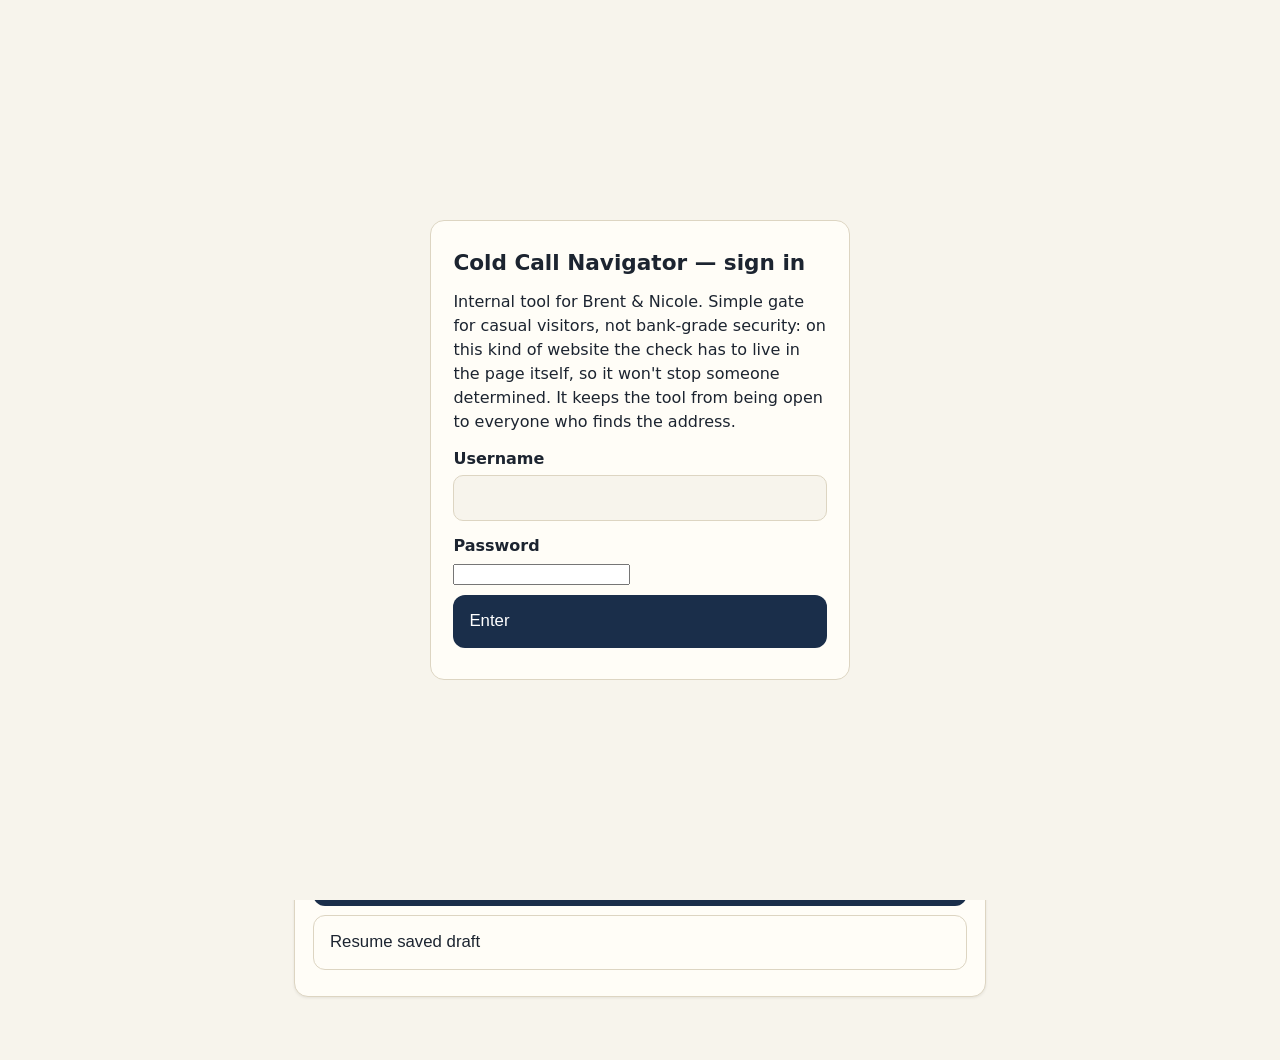
==== commit c1fb05ec: "Add Cold Call Navigator with login gate" ====
--- a/coldcall/index.html
+++ b/coldcall/index.html
@@ -54,9 +54,24 @@
 .notice strong{color:var(--warn)}
 .ok{color:var(--good);font-weight:700}
 a{color:var(--accent)}
+#loginGate{position:fixed;inset:0;background:var(--bg);z-index:100;display:flex;align-items:center;justify-content:center;padding:1rem}
+#loginGate .gate-card{background:var(--card);border:1px solid var(--line);border-radius:14px;padding:1.4rem;max-width:420px;width:100%}
+#loginError{color:var(--danger);font-weight:700}
 </style>
 </head>
 <body>
+<div id="loginGate" role="dialog" aria-labelledby="gateTitle">
+<div class="gate-card">
+<h2 id="gateTitle">Cold Call Navigator — sign in</h2>
+<p>Internal tool for Brent &amp; Nicole. Simple gate for casual visitors, not bank-grade security: on this kind of website the check has to live in the page itself, so it won't stop someone determined. It keeps the tool from being open to everyone who finds the address.</p>
+<label for="gateUser">Username</label>
+<input type="text" id="gateUser" autocomplete="username">
+<label for="gatePass">Password</label>
+<input type="password" id="gatePass" autocomplete="current-password">
+<p id="loginError" class="hidden" role="alert">That didn't match. Try again.</p>
+<button type="button" id="btnLogin">Enter</button>
+</div>
+</div>
 <header>
 <h1>Cold Call Navigator</h1>
 <p>Internal tool — Brent &amp; Nicole Rosenauer, Stroud &amp; Associates. Not for distribution.</p>
@@ -68,6 +83,7 @@
 <button type="button" class="secondary" id="btnTheme">Dark / light</button>
 <button type="button" class="secondary" id="btnNew">New call</button>
 <button type="button" class="secondary" id="btnEnd">End call</button>
+<button type="button" class="secondary" id="btnLogout">Log out</button>
 </div>
 <div class="progress" aria-hidden="true"><div id="progressBar"></div></div>
 <p class="small" id="progressText" aria-live="polite"></p>
@@ -784,6 +800,81 @@
 $("btnDeleteAll").addEventListener("click", function () {
   if (confirm("Delete this draft from this device? This cannot be undone.")) { resetCall(false); }
 });
+/* ---------- Simple login gate ----------
+   Brent chose a shared username/password on Nov 1, 2026, knowing this is
+   a polite gate, not real access control: on static hosting the check
+   must live in the page itself. The password is NOT stored in plaintext
+   — only its SHA-256 hash (of "username:password") is in this file.
+   A simple password can still be guessed offline, so this keeps casual
+   visitors out; it does not stop someone determined. Auth lasts for the
+   browser session only (sessionStorage). */
+var GATE_HASH = "b44bca394b8f575e61179ddf99435cdc0d74d9dd7a0d0d76c676a90f59778668";
+function gateAuthed() { try { return sessionStorage.getItem("coldcall-auth") === "1"; } catch (e) { return false; } }
+function showGate(show) { $("loginGate").style.display = show ? "flex" : "none"; }
+/* Compact pure-JS SHA-256 (no WebCrypto dependency, so the gate works in
+   every browser). Verified against the system SHA-256 for the chosen login. */
+function sha256Hex(str) {
+  var bytes = [];
+  for (var i = 0; i < str.length; i++) {
+    var code = str.charCodeAt(i);
+    if (code < 128) bytes.push(code);
+    else if (code < 2048) bytes.push(0xc0 | (code >> 6), 0x80 | (code & 0x3f));
+    else if (code < 0xd800 || code >= 0xe000) bytes.push(0xe0 | (code >> 12), 0x80 | ((code >> 6) & 0x3f), 0x80 | (code & 0x3f));
+    else { i++; var c2 = str.charCodeAt(i); var cp = 0x10000 + (((code & 0x3ff) << 10) | (c2 & 0x3ff)); bytes.push(0xf0 | (cp >> 18), 0x80 | ((cp >> 12) & 0x3f), 0x80 | ((cp >> 6) & 0x3f), 0x80 | (cp & 0x3f)); }
+  }
+  var K = [0x428a2f98, 0x71374491, 0xb5c0fbcf, 0xe9b5dba5, 0x3956c25b, 0x59f111f1, 0x923f82a4, 0xab1c5ed5, 0xd807aa98, 0x12835b01, 0x243185be, 0x550c7dc3, 0x72be5d74, 0x80deb1fe, 0x9bdc06a7, 0xc19bf174, 0xe49b69c1, 0xefbe4786, 0x0fc19dc6, 0x240ca1cc, 0x2de92c6f, 0x4a7484aa, 0x5cb0a9dc, 0x76f988da, 0x983e5152, 0xa831c66d, 0xb00327c8, 0xbf597fc7, 0xc6e00bf3, 0xd5a79147, 0x06ca6351, 0x14292967, 0x27b70a85, 0x2e1b2138, 0x4d2c6dfc, 0x53380d13, 0x650a7354, 0x766a0abb, 0x81c2c92e, 0x92722c85, 0xa2bfe8a1, 0xa81a664b, 0xc24b8b70, 0xc76c51a3, 0xd192e819, 0xd6990624, 0xf40e3585, 0x106aa070, 0x19a4c116, 0x1e376c08, 0x2748774c, 0x34b0bcb5, 0x391c0cb3, 0x4ed8aa4a, 0x5b9cca4f, 0x682e6ff3, 0x748f82ee, 0x78a5636f, 0x84c87814, 0x8cc70208, 0x90befffa, 0xa4506ceb, 0xbef9a3f7, 0xc67178f2];
+  var H = [0x6a09e667, 0xbb67ae85, 0x3c6ef372, 0xa54ff53a, 0x510e527f, 0x9b05688c, 0x1f83d9ab, 0x5be0cd19];
+  var bitLen = bytes.length * 8;
+  bytes.push(0x80);
+  while ((bytes.length % 64) !== 56) bytes.push(0);
+  for (var s = 7; s >= 0; s--) bytes.push((bitLen / Math.pow(2, s * 8)) & 0xff);
+  function rotr(x, n) { return (x >>> n) | (x << (32 - n)); }
+  for (var off = 0; off < bytes.length; off += 64) {
+    var w = [];
+    for (var t = 0; t < 16; t++) w[t] = ((bytes[off + t * 4] << 24) | (bytes[off + t * 4 + 1] << 16) | (bytes[off + t * 4 + 2] << 8) | bytes[off + t * 4 + 3]);
+    for (t = 16; t < 64; t++) {
+      var s0 = rotr(w[t - 15], 7) ^ rotr(w[t - 15], 18) ^ (w[t - 15] >>> 3);
+      var s1 = rotr(w[t - 2], 17) ^ rotr(w[t - 2], 19) ^ (w[t - 2] >>> 10);
+      w[t] = (w[t - 16] + s0 + w[t - 7] + s1) | 0;
+    }
+    var a = H[0], b = H[1], c = H[2], d = H[3], e = H[4], f = H[5], g = H[6], h = H[7];
+    for (t = 0; t < 64; t++) {
+      var S1 = rotr(e, 6) ^ rotr(e, 11) ^ rotr(e, 25);
+      var ch = (e & f) ^ ((~e) & g);
+      var temp1 = (h + S1 + ch + K[t] + w[t]) | 0;
+      var S0 = rotr(a, 2) ^ rotr(a, 13) ^ rotr(a, 22);
+      var maj = (a & b) ^ (a & c) ^ (b & c);
+      var temp2 = (S0 + maj) | 0;
+      h = g; g = f; f = e; e = (d + temp1) | 0; d = c; c = b; b = a; a = (temp1 + temp2) | 0;
+    }
+    H[0] = (H[0] + a) | 0; H[1] = (H[1] + b) | 0; H[2] = (H[2] + c) | 0; H[3] = (H[3] + d) | 0;
+    H[4] = (H[4] + e) | 0; H[5] = (H[5] + f) | 0; H[6] = (H[6] + g) | 0; H[7] = (H[7] + h) | 0;
+  }
+  var out = "";
+  for (var k = 0; k < 8; k++) out += ("00000000" + (H[k] >>> 0).toString(16)).slice(-8);
+  return out;
+}
+function tryLogin() {
+  var u = $("gateUser").value.trim().toLowerCase();
+  var p = $("gatePass").value;
+  var hex = sha256Hex(u + ":" + p);
+  if (hex === GATE_HASH) {
+    try { sessionStorage.setItem("coldcall-auth", "1"); } catch (e) {}
+    $("loginError").classList.add("hidden");
+    showGate(false);
+  } else {
+    $("loginError").textContent = "That didn't match. Try again.";
+    $("loginError").classList.remove("hidden");
+    $("gatePass").value = "";
+  }
+}
+$("btnLogin").addEventListener("click", tryLogin);
+$("gatePass").addEventListener("keydown", function (e) { if (e.key === "Enter") tryLogin(); });
+$("btnLogout").addEventListener("click", function () {
+  try { sessionStorage.removeItem("coldcall-auth"); } catch (e) {}
+  showGate(true);
+});
+showGate(!gateAuthed());
 // Resume prompt on load if a draft exists.
 (function init() {
   var d = loadDraft();
